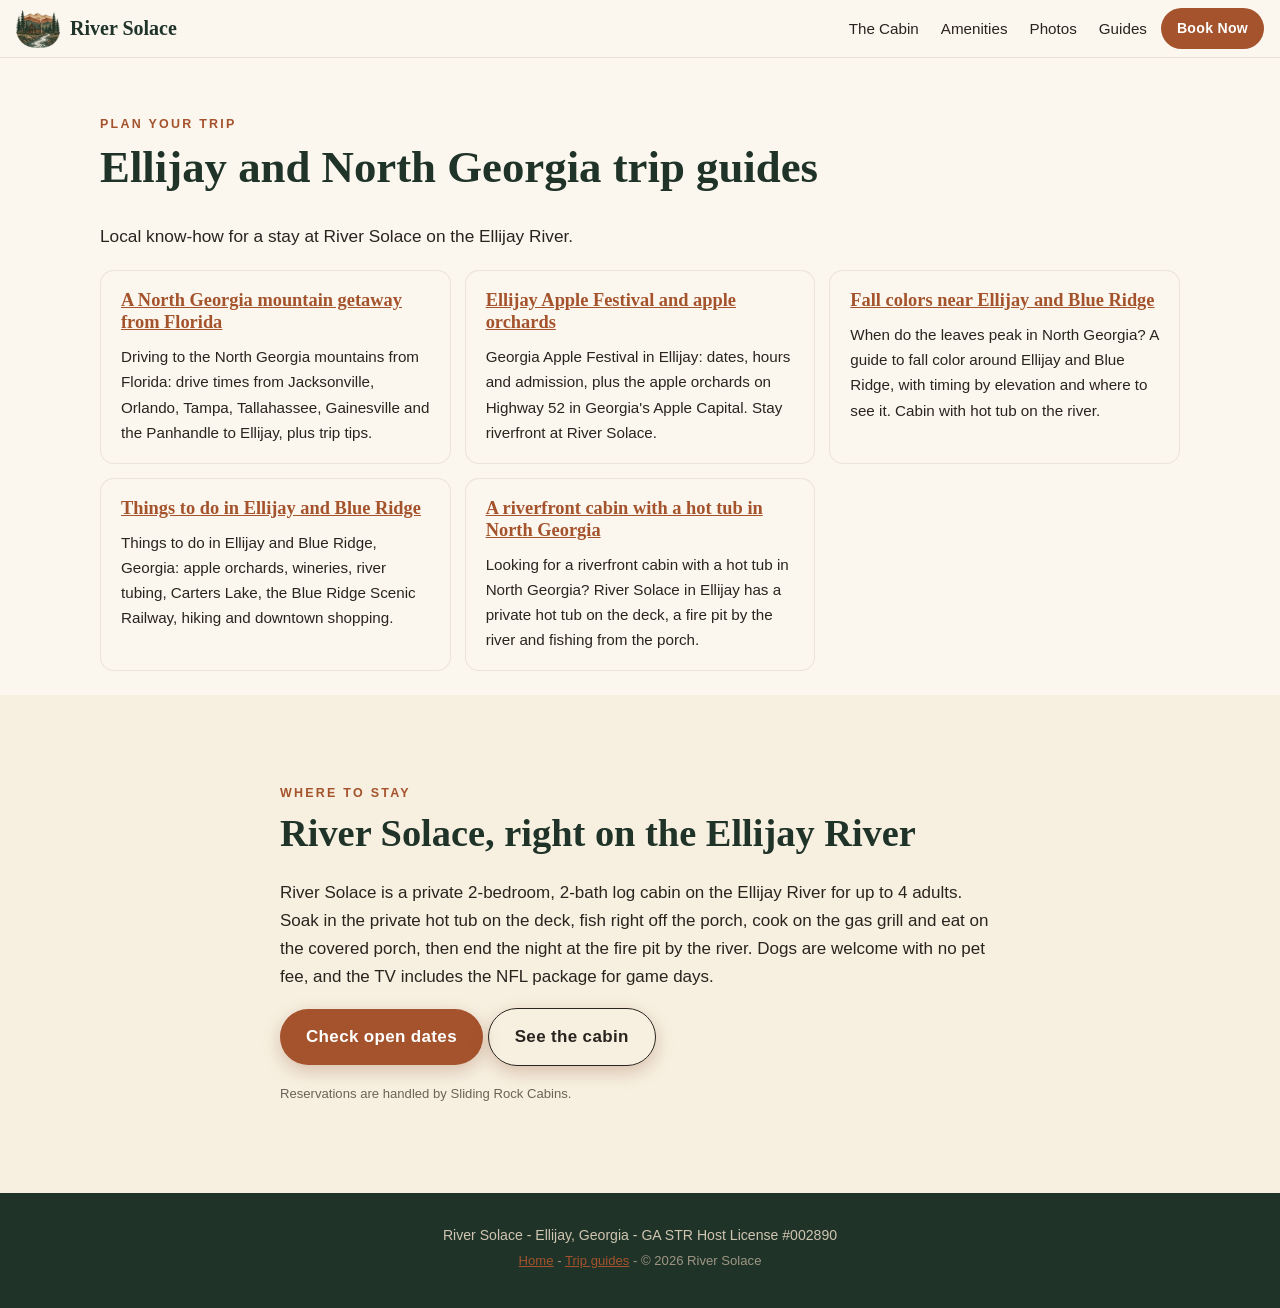
==== guides/index.html @ f7d40982 "SEO: index site, custom-domain canonicals, schema, sitemap/robots, 5 trip guides" ====
<!doctype html>
<html lang="en">
<head>
<meta charset="utf-8">
<meta name="viewport" content="width=device-width, initial-scale=1, viewport-fit=cover">
<meta name="robots" content="index, follow, max-image-preview:large">
<title>Ellijay &amp; North Georgia Trip Guides | River Solace</title>
<meta name="description" content="Trip guides for Ellijay and Blue Ridge, Georgia: driving up from Florida, the Apple Festival and orchards, fall colors, things to do, and riverfront cabins with hot tubs.">
<link rel="canonical" href="https://stayatriversolace.com/guides/">
<meta name="theme-color" content="#2f4a3a">
<meta property="og:type" content="article">
<meta property="og:site_name" content="River Solace">
<meta property="og:title" content="Ellijay &amp; North Georgia Trip Guides | River Solace">
<meta property="og:description" content="Trip guides for Ellijay and Blue Ridge, Georgia: driving up from Florida, the Apple Festival and orchards, fall colors, things to do, and riverfront cabins with hot tubs.">
<meta property="og:url" content="https://stayatriversolace.com/guides/">
<meta property="og:image" content="https://stayatriversolace.com/img/og-image.jpg">
<meta property="og:image:alt" content="River Solace log cabin on the bank of the Ellijay River">
<meta name="twitter:card" content="summary_large_image">
<meta name="twitter:image" content="https://stayatriversolace.com/img/og-image.jpg">
<link rel="icon" href="/logo/favicon.ico" sizes="any">
<link rel="apple-touch-icon" href="/logo/apple-touch-icon.png">
<link rel="stylesheet" href="/styles.css">
<style>.table-wrap{overflow-x:auto}.drive{width:100%;border-collapse:collapse;margin:12px 0}.drive th,.drive td{text-align:left;padding:8px 10px;border-bottom:1px solid rgba(90,62,43,.15)}.btn-ghost{background:transparent;color:inherit;border:1px solid currentColor}.crumbs{font-size:.85rem;margin-bottom:.6em}.guide-hero{padding:56px 0 24px}</style>

</head>
<body>
<header class="topbar" id="top">
  <a class="brand" href="/" aria-label="River Solace home"><img src="/logo/logo-emblem-256.webp" alt="River Solace logo" width="44" height="38"><span>River Solace</span></a>
  <nav class="nav" aria-label="Sections"><a href="/#stay">The Cabin</a><a href="/#amenities">Amenities</a><a href="/#gallery">Photos</a><a href="/guides/">Guides</a></nav>
  <a class="btn btn-sm" href="https://bookings-slidingrockcabins.escapia.com/Unit/Details/31096#availTab" target="_blank" rel="noopener">Book Now</a>
</header>
<main>
<section class="section guide-hero"><div class="wrap"><p class="eyebrow">Plan your trip</p><h1>Ellijay and North Georgia trip guides</h1><p class="lead">Local know-how for a stay at River Solace on the Ellijay River.</p><div class="cards"><article><h3><a href="/guides/florida-to-north-georgia-mountains/">A North Georgia mountain getaway from Florida</a></h3><p>Driving to the North Georgia mountains from Florida: drive times from Jacksonville, Orlando, Tampa, Tallahassee, Gainesville and the Panhandle to Ellijay, plus trip tips.</p></article><article><h3><a href="/guides/ellijay-apple-festival-orchards/">Ellijay Apple Festival and apple orchards</a></h3><p>Georgia Apple Festival in Ellijay: dates, hours and admission, plus the apple orchards on Highway 52 in Georgia's Apple Capital. Stay riverfront at River Solace.</p></article><article><h3><a href="/guides/fall-colors-ellijay/">Fall colors near Ellijay and Blue Ridge</a></h3><p>When do the leaves peak in North Georgia? A guide to fall color around Ellijay and Blue Ridge, with timing by elevation and where to see it. Cabin with hot tub on the river.</p></article><article><h3><a href="/guides/things-to-do-ellijay-blue-ridge/">Things to do in Ellijay and Blue Ridge</a></h3><p>Things to do in Ellijay and Blue Ridge, Georgia: apple orchards, wineries, river tubing, Carters Lake, the Blue Ridge Scenic Railway, hiking and downtown shopping.</p></article><article><h3><a href="/guides/riverfront-cabin-hot-tub-north-georgia/">A riverfront cabin with a hot tub in North Georgia</a></h3><p>Looking for a riverfront cabin with a hot tub in North Georgia? River Solace in Ellijay has a private hot tub on the deck, a fire pit by the river and fishing from the porch.</p></article></div></div></section>
<section class="section alt"><div class="wrap narrow"><p class="eyebrow">Where to stay</p><h2>River Solace, right on the Ellijay River</h2>
<p>River Solace is a private 2-bedroom, 2-bath log cabin on the Ellijay River for up to 4 adults. Soak in the private hot tub on the deck, fish right off the porch, cook on the gas grill and eat on the covered porch, then end the night at the fire pit by the river. Dogs are welcome with no pet fee, and the TV includes the NFL package for game days.</p>
<p><a class="btn" href="https://bookings-slidingrockcabins.escapia.com/Unit/Details/31096#availTab" target="_blank" rel="noopener">Check open dates</a> <a class="btn btn-ghost" href="/">See the cabin</a></p>
<p class="fine">Reservations are handled by Sliding Rock Cabins.</p></div></section>
</main>
<footer class="footer">
  <p>River Solace - Ellijay, Georgia - GA STR Host License #002890</p>
  <p class="fine"><a href="/">Home</a> - <a href="/guides/">Trip guides</a> - &copy; 2026 River Solace</p>
</footer>
<div class="mobile-book"><a class="btn btn-block" href="https://bookings-slidingrockcabins.escapia.com/Unit/Details/31096#availTab" target="_blank" rel="noopener">Check Availability</a></div>
</body>
</html>
---- styles.css ----
:root{--pine:#2f4a3a;--pine-d:#1f3328;--rust:#a4532c;--rust-d:#87411f;--cream:#f7f0e1;--paper:#fbf7ee;--bark:#5a3e2b;--ink:#2a241f;--muted:#6d6257;--r:14px;
--serif:"Iowan Old Style","Palatino Linotype",Palatino,"Book Antiqua",Georgia,serif;--sans:-apple-system,BlinkMacSystemFont,"Segoe UI",Roboto,Helvetica,Arial,sans-serif}
*{box-sizing:border-box}html{scroll-behavior:smooth;scroll-padding-top:70px}
body{margin:0;font:17px/1.65 var(--sans);color:var(--ink);background:var(--paper);-webkit-font-smoothing:antialiased;padding-bottom:76px}
img{max-width:100%;height:auto;display:block}
h1,h2,h3{font-family:var(--serif);color:var(--pine-d);line-height:1.2;margin:0 0 .6em}
h1{font-size:clamp(1.9rem,6vw,2.8rem)}h2{font-size:clamp(1.7rem,5vw,2.4rem)}h3{font-size:1.15rem}
p{margin:0 0 1em}a{color:var(--rust)}
.wrap{max-width:1120px;margin:0 auto;padding:0 20px}.narrow{max-width:760px}.center{text-align:center}
.eyebrow{font-size:.78rem;letter-spacing:.18em;text-transform:uppercase;color:var(--rust);font-weight:700;margin-bottom:.5em}
.fine{font-size:.82rem;color:var(--muted);margin:.7em 0 0}
.btn{display:inline-block;background:var(--rust);color:#fff;text-decoration:none;font-weight:700;letter-spacing:.02em;padding:14px 26px;border-radius:999px;box-shadow:0 6px 18px rgba(135,65,31,.28);transition:background .2s,transform .2s}
.btn:hover,.btn:focus-visible{background:var(--rust-d);transform:translateY(-1px)}
.btn-sm{padding:9px 16px;font-size:.88rem;box-shadow:none}.btn-lg{padding:17px 36px;font-size:1.1rem}.btn-block{display:block;text-align:center;width:100%}
/* top bar */
.topbar{position:sticky;top:0;z-index:50;display:flex;align-items:center;gap:14px;padding:8px 16px;padding-top:max(8px,env(safe-area-inset-top));background:rgba(251,247,238,.94);backdrop-filter:blur(8px);-webkit-backdrop-filter:blur(8px);border-bottom:1px solid rgba(90,62,43,.12)}
.brand{display:flex;align-items:center;gap:10px;text-decoration:none;color:var(--pine-d);font-family:var(--serif);font-size:1.25rem;font-weight:700;margin-right:auto}
.brand img{width:44px;height:auto}
.nav{display:none;gap:22px}.nav a{color:var(--ink);text-decoration:none;font-size:.95rem}.nav a:hover{color:var(--rust)}
/* hero */
.hero{position:relative;background:var(--pine-d)}
.hero-bg{position:relative;display:block;height:min(calc(100svh - 132px - 64px),130vw);min-height:360px;overflow:hidden}
.hero-bg img{position:absolute;inset:0;width:100%;height:100%;object-fit:cover;object-position:50% 100%}
.hero-bar{position:relative;z-index:2;padding:10px 16px 12px;color:#fff;display:flex;align-items:flex-end;justify-content:space-between;gap:16px;background:var(--pine-d)}
.hero-title{font-family:var(--serif);font-size:1.1rem;font-weight:700;margin:0}
.hero-sub{font-size:.8rem;margin:2px 0 0;color:#e2dac8}
.hero-cta{display:none;text-align:center}.hero-fine{display:block;color:#e8e0cf;margin-top:6px;font-size:.75rem}
.btn-hero{padding:12px 24px}
/* sections */
.section{padding:64px 0}.alt{background:var(--cream)}
.two-col{display:grid;gap:32px}.intro-photo{margin:0}.intro-logo{width:150px;margin:0 0 14px}.intro-photo img{border-radius:var(--r);box-shadow:0 14px 34px rgba(42,36,31,.18)}
.note{background:#efe6d2;border-left:4px solid var(--rust);padding:12px 14px;border-radius:8px;font-size:.93rem}
.amenities{list-style:none;padding:0;margin:0 0 32px;display:grid;grid-template-columns:1fr;gap:12px}
.amenities li{display:flex;gap:14px;align-items:flex-start;background:var(--paper);padding:14px 16px;border-radius:var(--r);border:1px solid rgba(90,62,43,.1)}
.a-ico{font-size:1.5rem;line-height:1.2}.amenities strong{display:block;color:var(--pine-d)}.amenities span{font-size:.9rem;color:var(--muted)}
.layout{display:grid;gap:14px;margin-bottom:20px}.layout>div{background:var(--pine);color:#f3ecdc;border-radius:var(--r);padding:18px 20px}
.layout h3{color:#fff;margin-bottom:.3em}.layout p{margin:0;font-size:.95rem}
.pawnote{font-size:.95rem;color:var(--bark)}
.gallery{display:grid;grid-template-columns:repeat(2,1fr);gap:8px}
.g-item{display:block;overflow:hidden;border-radius:10px;aspect-ratio:4/3;background:#e6dcc6}
.g-item img{width:100%;height:100%;object-fit:cover;transition:transform .4s}.g-item:hover img{transform:scale(1.04)}
.g-wide{grid-column:span 2;aspect-ratio:16/9}
.reviews-sec{background:var(--pine-d);color:#efe7d6}.reviews-sec h2{color:#fff}.reviews-sec .eyebrow{color:#e0a07b}.reviews-sec .fine{color:#bfb5a3}
.rating{display:flex;align-items:center;gap:16px;margin:0 0 28px}
.score{font-family:var(--serif);font-size:2.6rem;font-weight:700;background:var(--rust);color:#fff;border-radius:16px;padding:6px 16px}
.rating strong{display:block;font-size:1.2rem;color:#fff}.rating span{font-size:.92rem}
.review-grid{display:grid;gap:16px}
.review{margin:0;background:rgba(255,255,255,.06);border:1px solid rgba(255,255,255,.12);border-radius:var(--r);padding:20px}
.review blockquote{margin:0 0 10px;font-family:var(--serif);font-size:1.12rem;line-height:1.55;color:#fff}
.review figcaption{font-size:.88rem;color:#d6cbb6}
.lead{font-size:1.08rem;max-width:760px}
.cards{display:grid;gap:14px;margin-top:20px}
.cards article{background:var(--paper);border-radius:var(--r);padding:18px 20px;border:1px solid rgba(90,62,43,.1)}.cards p{margin:0;font-size:.95rem}
.rules{list-style:none;padding:0;margin:0}.rules li{padding:12px 0 12px 30px;border-bottom:1px dashed rgba(90,62,43,.25);position:relative}
.rules li::before{content:"✓";position:absolute;left:4px;color:var(--rust);font-weight:700}
.cta{padding:72px 0;background:linear-gradient(180deg,var(--cream),#eadcc0)}.cta img{margin:0 auto 12px}
.footer{text-align:center;padding:28px 20px 34px;background:var(--pine-d);color:#cfc5b1;font-size:.88rem}.footer p{margin:.2em 0}.footer .fine{color:#9f9684}
.mobile-book{position:fixed;left:0;right:0;bottom:0;z-index:60;padding:10px 16px;padding-bottom:max(10px,env(safe-area-inset-bottom));background:rgba(251,247,238,.96);border-top:1px solid rgba(90,62,43,.15);backdrop-filter:blur(8px);-webkit-backdrop-filter:blur(8px)}
/* lightbox */
.lb{position:fixed;inset:0;z-index:100;background:rgba(14,18,15,.95);display:flex;align-items:center;justify-content:center}
.lb[hidden]{display:none}.lb figure{margin:0;max-width:94vw;text-align:center}
.lb img{max-width:94vw;max-height:80vh;width:auto;margin:0 auto;border-radius:6px}
.lb figcaption{color:#e8dfcd;margin-top:10px;font-size:.95rem}
.lb button{position:absolute;background:rgba(255,255,255,.12);color:#fff;border:0;font-size:2rem;width:48px;height:48px;border-radius:50%;cursor:pointer;line-height:1}
.lb-close{top:max(14px,env(safe-area-inset-top));right:14px}.lb-prev{left:10px;top:50%;transform:translateY(-50%)}.lb-next{right:10px;top:50%;transform:translateY(-50%)}
@media (min-width:640px){.amenities{grid-template-columns:repeat(2,1fr)}.cards{grid-template-columns:repeat(2,1fr)}.gallery{grid-template-columns:repeat(3,1fr)}.g-wide{grid-column:span 2}}
@media (min-width:768px){body{padding-bottom:0}.mobile-book{display:none}.hero{height:calc(100vh - 60px);max-height:900px;min-height:520px;overflow:hidden}.hero-bg{position:absolute;inset:0;height:auto}.hero-bg img{object-position:50% 55%}.hero::after{content:"";position:absolute;left:0;right:0;bottom:0;height:34%;background:linear-gradient(180deg,rgba(20,30,24,0),rgba(20,30,24,.62))}.hero-bar{position:absolute;left:0;right:0;bottom:0;padding:22px 32px 26px;background:none}.hero-title{font-size:1.6rem;text-shadow:0 1px 8px rgba(0,0,0,.5)}.hero-sub{font-size:.98rem;color:#fff;text-shadow:0 1px 6px rgba(0,0,0,.6)}.hero-cta{display:block}.intro-logo{width:190px}}
@media (min-width:960px){.nav{display:flex}.two-col{grid-template-columns:1.1fr .9fr;align-items:center}.amenities{grid-template-columns:repeat(3,1fr)}.layout{grid-template-columns:repeat(3,1fr)}.review-grid{grid-template-columns:repeat(3,1fr)}.cards{grid-template-columns:repeat(3,1fr)}.gallery{grid-template-columns:repeat(4,1fr)}.section{padding:88px 0}}
@media (prefers-reduced-motion:reduce){html{scroll-behavior:auto}*{transition:none!important}}
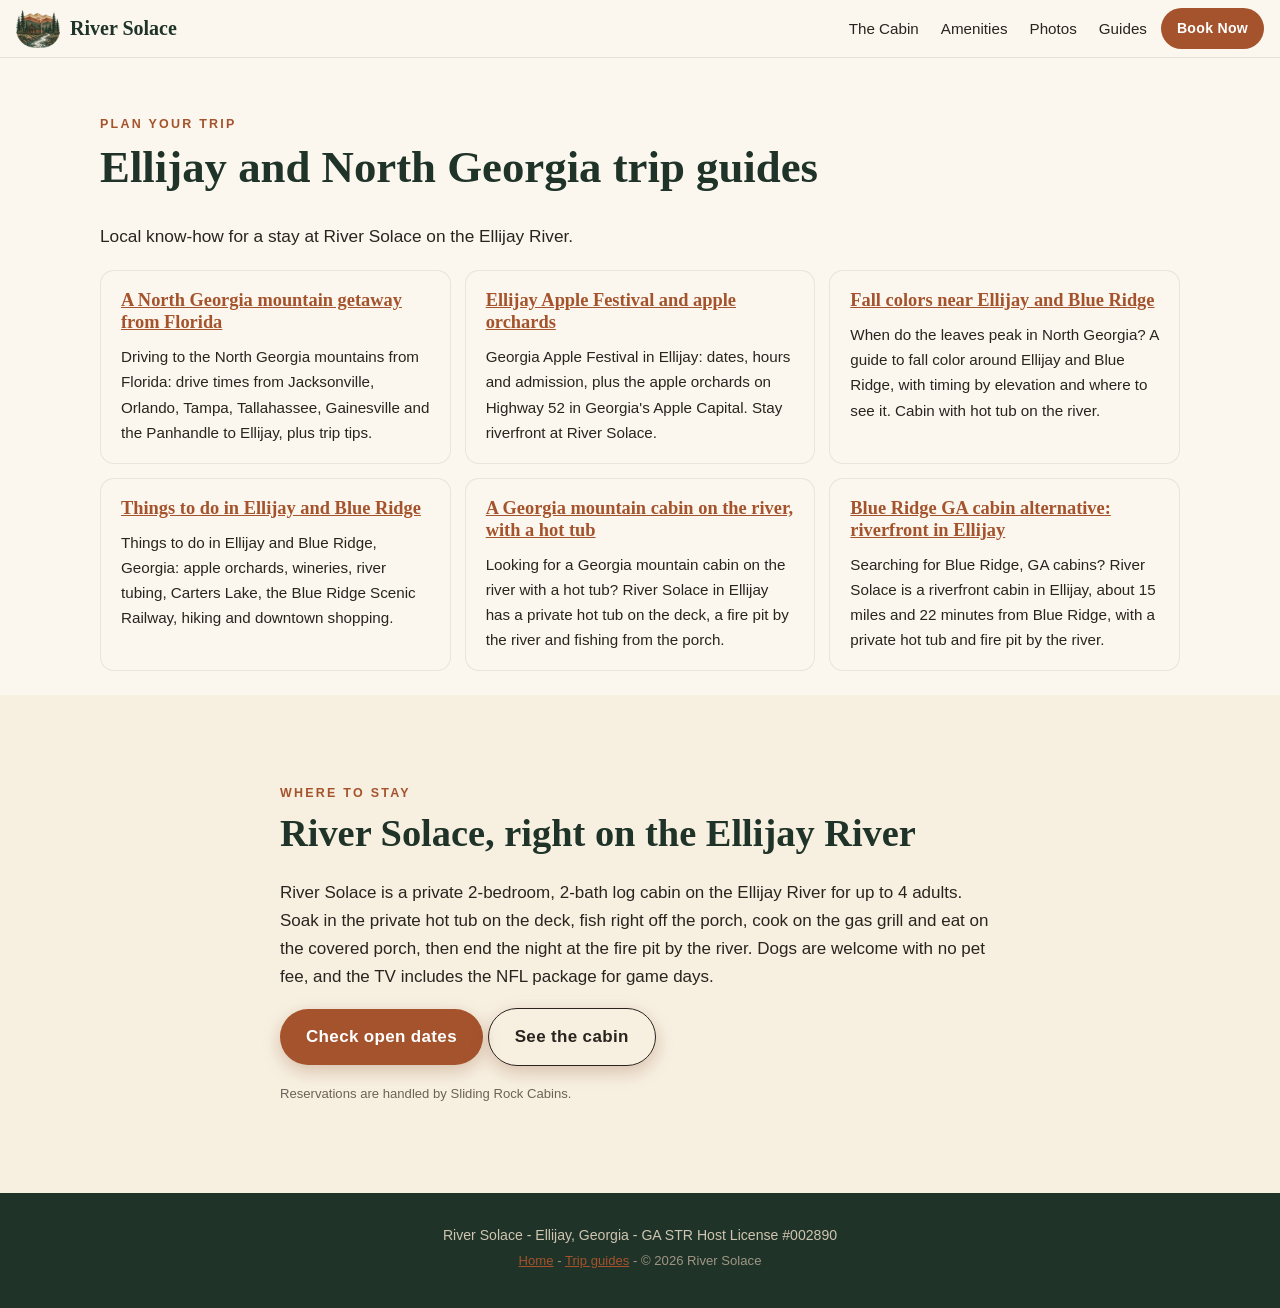
==== commit 6a4e17a2: "Brand + Blue Ridge alternative guide, mountain river cabin retitle" ====
--- a/guides/index.html
+++ b/guides/index.html
@@ -30,7 +30,7 @@
   <a class="btn btn-sm" href="https://bookings-slidingrockcabins.escapia.com/Unit/Details/31096#availTab" target="_blank" rel="noopener">Book Now</a>
 </header>
 <main>
-<section class="section guide-hero"><div class="wrap"><p class="eyebrow">Plan your trip</p><h1>Ellijay and North Georgia trip guides</h1><p class="lead">Local know-how for a stay at River Solace on the Ellijay River.</p><div class="cards"><article><h3><a href="/guides/florida-to-north-georgia-mountains/">A North Georgia mountain getaway from Florida</a></h3><p>Driving to the North Georgia mountains from Florida: drive times from Jacksonville, Orlando, Tampa, Tallahassee, Gainesville and the Panhandle to Ellijay, plus trip tips.</p></article><article><h3><a href="/guides/ellijay-apple-festival-orchards/">Ellijay Apple Festival and apple orchards</a></h3><p>Georgia Apple Festival in Ellijay: dates, hours and admission, plus the apple orchards on Highway 52 in Georgia's Apple Capital. Stay riverfront at River Solace.</p></article><article><h3><a href="/guides/fall-colors-ellijay/">Fall colors near Ellijay and Blue Ridge</a></h3><p>When do the leaves peak in North Georgia? A guide to fall color around Ellijay and Blue Ridge, with timing by elevation and where to see it. Cabin with hot tub on the river.</p></article><article><h3><a href="/guides/things-to-do-ellijay-blue-ridge/">Things to do in Ellijay and Blue Ridge</a></h3><p>Things to do in Ellijay and Blue Ridge, Georgia: apple orchards, wineries, river tubing, Carters Lake, the Blue Ridge Scenic Railway, hiking and downtown shopping.</p></article><article><h3><a href="/guides/riverfront-cabin-hot-tub-north-georgia/">A riverfront cabin with a hot tub in North Georgia</a></h3><p>Looking for a riverfront cabin with a hot tub in North Georgia? River Solace in Ellijay has a private hot tub on the deck, a fire pit by the river and fishing from the porch.</p></article></div></div></section>
+<section class="section guide-hero"><div class="wrap"><p class="eyebrow">Plan your trip</p><h1>Ellijay and North Georgia trip guides</h1><p class="lead">Local know-how for a stay at River Solace on the Ellijay River.</p><div class="cards"><article><h3><a href="/guides/florida-to-north-georgia-mountains/">A North Georgia mountain getaway from Florida</a></h3><p>Driving to the North Georgia mountains from Florida: drive times from Jacksonville, Orlando, Tampa, Tallahassee, Gainesville and the Panhandle to Ellijay, plus trip tips.</p></article><article><h3><a href="/guides/ellijay-apple-festival-orchards/">Ellijay Apple Festival and apple orchards</a></h3><p>Georgia Apple Festival in Ellijay: dates, hours and admission, plus the apple orchards on Highway 52 in Georgia's Apple Capital. Stay riverfront at River Solace.</p></article><article><h3><a href="/guides/fall-colors-ellijay/">Fall colors near Ellijay and Blue Ridge</a></h3><p>When do the leaves peak in North Georgia? A guide to fall color around Ellijay and Blue Ridge, with timing by elevation and where to see it. Cabin with hot tub on the river.</p></article><article><h3><a href="/guides/things-to-do-ellijay-blue-ridge/">Things to do in Ellijay and Blue Ridge</a></h3><p>Things to do in Ellijay and Blue Ridge, Georgia: apple orchards, wineries, river tubing, Carters Lake, the Blue Ridge Scenic Railway, hiking and downtown shopping.</p></article><article><h3><a href="/guides/riverfront-cabin-hot-tub-north-georgia/">A Georgia mountain cabin on the river, with a hot tub</a></h3><p>Looking for a Georgia mountain cabin on the river with a hot tub? River Solace in Ellijay has a private hot tub on the deck, a fire pit by the river and fishing from the porch.</p></article><article><h3><a href="/guides/blue-ridge-ga-cabin-alternative-ellijay/">Blue Ridge GA cabin alternative: riverfront in Ellijay</a></h3><p>Searching for Blue Ridge, GA cabins? River Solace is a riverfront cabin in Ellijay, about 15 miles and 22 minutes from Blue Ridge, with a private hot tub and fire pit by the river.</p></article></div></div></section>
 <section class="section alt"><div class="wrap narrow"><p class="eyebrow">Where to stay</p><h2>River Solace, right on the Ellijay River</h2>
 <p>River Solace is a private 2-bedroom, 2-bath log cabin on the Ellijay River for up to 4 adults. Soak in the private hot tub on the deck, fish right off the porch, cook on the gas grill and eat on the covered porch, then end the night at the fire pit by the river. Dogs are welcome with no pet fee, and the TV includes the NFL package for game days.</p>
 <p><a class="btn" href="https://bookings-slidingrockcabins.escapia.com/Unit/Details/31096#availTab" target="_blank" rel="noopener">Check open dates</a> <a class="btn btn-ghost" href="/">See the cabin</a></p>
